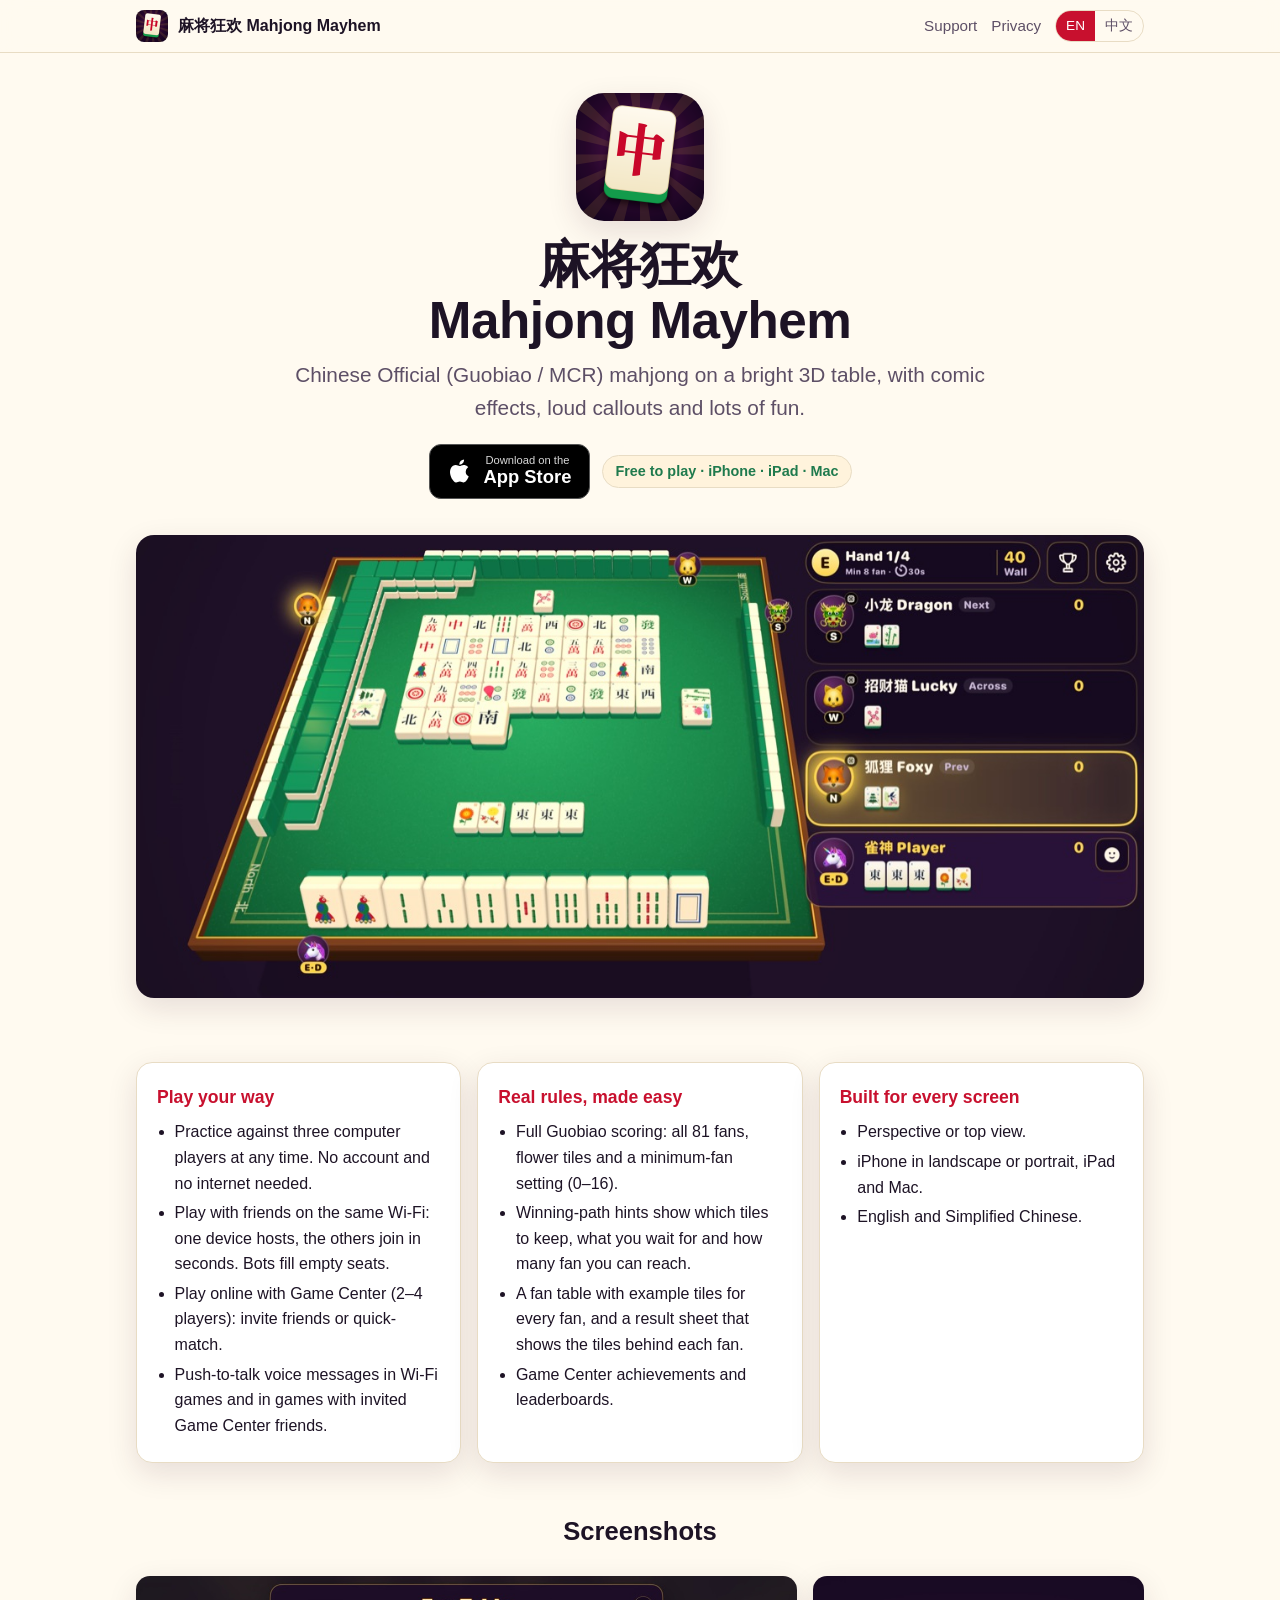
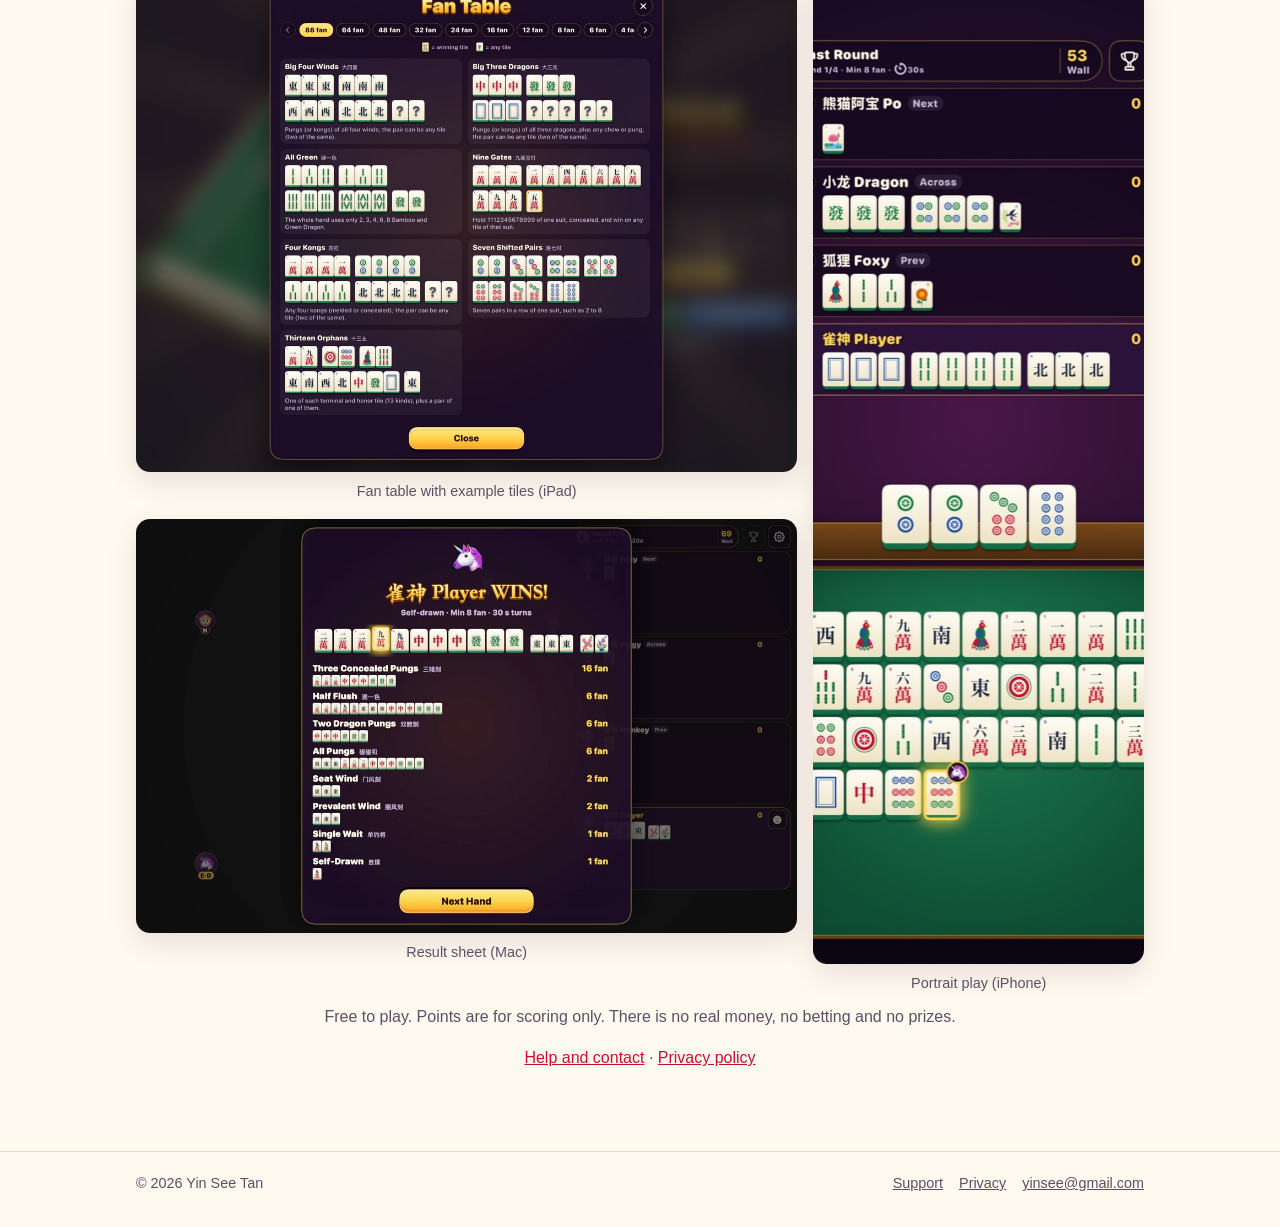
==== index.html @ d3a2ed39 "Initial App Store site Claude-Session: https://claude.ai/code/session_012c5AAZYnbgi7BbiSTtqEsG" ====
<!doctype html>
<html lang="en">
<head>
<meta charset="utf-8">
<meta name="viewport" content="width=device-width, initial-scale=1">
<title>麻将狂欢 Mahjong Mayhem — 3D Chinese Mahjong for iPhone, iPad and Mac</title>
<meta name="description" content="Mahjong Mayhem (麻将狂欢): Chinese Official (Guobiao / MCR) mahjong on a bright 3D table. Free to play on iPhone, iPad and Mac. Play solo, on Wi-Fi with push-to-talk voice, or online with Game Center.">
<meta name="color-scheme" content="light dark">
<meta name="apple-itunes-app" content="app-id=6831658089">
<meta property="og:title" content="麻将狂欢 Mahjong Mayhem">
<meta property="og:description" content="3D Chinese Mahjong with Voice. Free on iPhone, iPad and Mac.">
<meta property="og:image" content="https://yinsee.github.io/mahjongmayhem/assets/table-en.jpg">
<meta property="og:url" content="https://yinsee.github.io/mahjongmayhem/">
<link rel="icon" type="image/png" href="assets/favicon.png">
<link rel="apple-touch-icon" href="assets/apple-touch-icon.png">
<link rel="stylesheet" href="style.css">
<script src="lang.js"></script>
</head>
<body>
<header class="top"><div class="top-in">
  <a class="brand" href="./"><img src="assets/favicon.png" alt="" width="32" height="32"><span>麻将狂欢 Mahjong Mayhem</span></a>
  <nav>
    <a href="support.html"><span lang="en">Support</span><span lang="zh-Hans">支持</span></a>
    <a href="privacy.html"><span lang="en">Privacy</span><span lang="zh-Hans">隐私</span></a>
    <span class="langs" role="group" aria-label="Language / 语言"><button type="button" data-l="en" aria-pressed="false">EN</button><button type="button" data-l="zh" aria-pressed="false">中文</button></span>
  </nav>
</div></header>

<main>
<section class="hero">
  <div>
    <img class="icon" src="assets/icon-512.png" alt="Mahjong Mayhem app icon" width="128" height="128">
    <h1>麻将狂欢<br>Mahjong Mayhem</h1>
    <p class="tag" lang="en">Chinese Official (Guobiao / MCR) mahjong on a bright 3D table, with comic effects, loud callouts and lots of fun.</p>
    <p class="tag" lang="zh-Hans">国标麻将（中国麻将竞赛规则 / MCR），明亮的 3D 牌桌，配有漫画特效、响亮的喊牌和满满的欢乐。</p>
    <div class="cta">
      <a class="store" href="https://apps.apple.com/app/id6831658089">
        <svg viewBox="0 0 24 24" aria-hidden="true"><path d="M16.37 12.6c-.03-2.7 2.2-4 2.3-4.07-1.26-1.84-3.21-2.09-3.9-2.12-1.66-.17-3.24.98-4.08.98-.85 0-2.14-.96-3.52-.93-1.81.03-3.48 1.05-4.41 2.67-1.88 3.26-.48 8.08 1.35 10.73.9 1.29 1.96 2.75 3.36 2.7 1.35-.05 1.86-.87 3.49-.87 1.63 0 2.09.87 3.51.84 1.45-.03 2.37-1.32 3.26-2.62 1.03-1.5 1.45-2.95 1.47-3.03-.03-.01-2.82-1.08-2.85-4.28zM13.7 4.67c.74-.9 1.24-2.15 1.11-3.4-1.07.04-2.37.71-3.14 1.61-.69.8-1.29 2.08-1.13 3.3 1.2.09 2.42-.61 3.16-1.51z"/></svg>
        <span lang="en"><small>Download on the</small><strong>App Store</strong></span>
        <span lang="zh-Hans"><small>前往</small><strong>App Store 下载</strong></span>
      </a>
      <span class="pill" lang="en">Free to play · iPhone · iPad · Mac</span>
      <span class="pill" lang="zh-Hans">免费游玩 · iPhone · iPad · Mac</span>
    </div>
  </div>
  <img class="hero-shot" lang="en" src="assets/table-en.jpg" alt="The 3D mahjong table with four players" width="1200" height="552">
  <img class="hero-shot" lang="zh-Hans" src="assets/table-zh-Hans.jpg" alt="3D 麻将牌桌，四位玩家" width="1200" height="552">
</section>

<section class="features" lang="en">
  <div class="card">
    <h3>Play your way</h3>
    <ul>
      <li>Practice against three computer players at any time. No account and no internet needed.</li>
      <li>Play with friends on the same Wi-Fi: one device hosts, the others join in seconds. Bots fill empty seats.</li>
      <li>Play online with Game Center (2–4 players): invite friends or quick-match.</li>
      <li>Push-to-talk voice messages in Wi-Fi games and in games with invited Game Center friends.</li>
    </ul>
  </div>
  <div class="card">
    <h3>Real rules, made easy</h3>
    <ul>
      <li>Full Guobiao scoring: all 81 fans, flower tiles and a minimum-fan setting (0–16).</li>
      <li>Winning-path hints show which tiles to keep, what you wait for and how many fan you can reach.</li>
      <li>A fan table with example tiles for every fan, and a result sheet that shows the tiles behind each fan.</li>
      <li>Game Center achievements and leaderboards.</li>
    </ul>
  </div>
  <div class="card">
    <h3>Built for every screen</h3>
    <ul>
      <li>Perspective or top view.</li>
      <li>iPhone in landscape or portrait, iPad and Mac.</li>
      <li>English and Simplified Chinese.</li>
    </ul>
  </div>
</section>

<section class="features" lang="zh-Hans">
  <div class="card">
    <h3>多种玩法</h3>
    <ul>
      <li>随时与三位电脑玩家单机练习，无需账号，无需网络。</li>
      <li>与朋友在同一 Wi-Fi 下联机：一台设备开房，其他设备几秒即可加入，空位由电脑补上。</li>
      <li>通过 Game Center 在线对战（2–4 人）：邀请好友或随机匹配。</li>
      <li>局域网对战及与受邀 Game Center 好友对战时，可按住说话发送语音消息。</li>
    </ul>
  </div>
  <div class="card">
    <h3>规则完整，上手简单</h3>
    <ul>
      <li>完整国标计分：全部 81 种番型、花牌，可设置起胡番数（0–16 番）。</li>
      <li>胡牌路线提示：告诉你该留哪些牌、在听什么牌、最多能做多少番。</li>
      <li>番种表附示例牌，结算单显示每个番种对应的牌。</li>
      <li>Game Center 成就与排行榜。</li>
    </ul>
  </div>
  <div class="card">
    <h3>适配所有屏幕</h3>
    <ul>
      <li>透视视角或俯视视角。</li>
      <li>iPhone 横屏或竖屏、iPad 和 Mac。</li>
      <li>支持英文和简体中文。</li>
    </ul>
  </div>
</section>

<h2 class="section-title"><span lang="en">Screenshots</span><span lang="zh-Hans">游戏截图</span></h2>
<div class="gallery" lang="en">
  <figure><img src="assets/fans-en.jpg" alt="Fan table with example tiles on iPad" width="1200" height="900" loading="lazy"><figcaption>Fan table with example tiles (iPad)</figcaption></figure>
  <figure class="tall"><img src="assets/portrait-en.jpg" alt="Portrait game on iPhone" width="552" height="1200" loading="lazy"><figcaption>Portrait play (iPhone)</figcaption></figure>
  <figure><img src="assets/result-en.jpg" alt="Result sheet with fans on Mac" width="1200" height="750" loading="lazy"><figcaption>Result sheet (Mac)</figcaption></figure>
</div>
<div class="gallery" lang="zh-Hans">
  <figure><img src="assets/fans-zh-Hans.jpg" alt="iPad 上的番种表与示例牌" width="1200" height="900" loading="lazy"><figcaption>番种表附示例牌（iPad）</figcaption></figure>
  <figure class="tall"><img src="assets/portrait-zh-Hans.jpg" alt="iPhone 竖屏对局" width="552" height="1200" loading="lazy"><figcaption>竖屏对局（iPhone）</figcaption></figure>
  <figure><img src="assets/result-zh-Hans.jpg" alt="Mac 上的结算单" width="1200" height="750" loading="lazy"><figcaption>结算单（Mac）</figcaption></figure>
</div>

<p class="note" lang="en">Free to play. Points are for scoring only. There is no real money, no betting and no prizes.</p>
<p class="note" lang="zh-Hans">免费游玩。分数仅用于计分，不涉及真实货币，没有下注，也没有奖品。</p>
<p class="note"><a href="support.html"><span lang="en">Help and contact</span><span lang="zh-Hans">帮助与联系</span></a> · <a href="privacy.html"><span lang="en">Privacy policy</span><span lang="zh-Hans">隐私政策</span></a></p>
</main>

<footer><div class="in">
  <span>© 2026 Yin See Tan</span>
  <nav><a href="support.html"><span lang="en">Support</span><span lang="zh-Hans">支持</span></a><a href="privacy.html"><span lang="en">Privacy</span><span lang="zh-Hans">隐私</span></a><a href="mailto:yinsee@gmail.com">yinsee@gmail.com</a></nav>
</div></footer>
</body>
</html>
---- style.css ----
:root {
  --bg: #fffaf0; --bg2: #fff3dc; --card: #ffffff; --ink: #1d1325; --muted: #5d4f66;
  --accent: #c8102e; --accent-ink: #ffffff; --gold: #b7791f; --felt: #1f7a4d; --line: #e8dcc4;
  --shadow: 0 10px 30px rgba(60, 20, 40, .12);
}
@media (prefers-color-scheme: dark) {
  :root {
    --bg: #12091f; --bg2: #1c1030; --card: #221437; --ink: #fff7e6; --muted: #cbb8d8;
    --accent: #ff6b81; --accent-ink: #1d0a14; --gold: #f6c453; --felt: #3fbf7f; --line: #3a2448;
    --shadow: 0 10px 30px rgba(0, 0, 0, .45);
  }
}
* { box-sizing: border-box; }
html { -webkit-text-size-adjust: 100%; }
body {
  margin: 0; background: var(--bg); color: var(--ink);
  font: 16px/1.6 -apple-system, BlinkMacSystemFont, "PingFang SC", "Hiragino Sans GB", "Helvetica Neue", "Noto Sans SC", sans-serif;
}
a { color: var(--accent); }
img { max-width: 100%; height: auto; display: block; }

/* Header */
.top { position: sticky; top: 0; z-index: 10; background: color-mix(in srgb, var(--bg) 88%, transparent);
  backdrop-filter: blur(10px); -webkit-backdrop-filter: blur(10px); border-bottom: 1px solid var(--line); }
.top-in { max-width: 1040px; margin: 0 auto; padding: 10px 16px; display: flex; align-items: center; gap: 12px; flex-wrap: wrap; }
.brand { display: flex; align-items: center; gap: 10px; color: var(--ink); text-decoration: none; font-weight: 700; margin-right: auto; }
.brand img { width: 32px; height: 32px; border-radius: 8px; }
.top nav { display: flex; gap: 14px; flex-wrap: wrap; align-items: center; }
.top nav a { color: var(--muted); text-decoration: none; font-size: .95rem; }
.top nav a:hover, .top nav a[aria-current] { color: var(--accent); }
.langs { display: inline-flex; border: 1px solid var(--line); border-radius: 999px; overflow: hidden; }
.langs button { appearance: none; border: 0; background: transparent; color: var(--muted); font: inherit; font-size: .85rem; padding: 4px 10px; cursor: pointer; }
.langs button[aria-pressed="true"] { background: var(--accent); color: var(--accent-ink); }

/* Language visibility: with no JS both languages show. */
html.lang-en [lang="zh-Hans"]:not(.keep), html.lang-zh [lang="en"]:not(.keep) { display: none !important; }
.sep { border: 0; border-top: 1px solid var(--line); margin: 48px 0; }
html.lang-en .sep, html.lang-zh .sep { display: none; }

main { max-width: 1040px; margin: 0 auto; padding: 0 16px 64px; }
.doc { max-width: 760px; padding-top: 28px; }
.doc h1 { font-size: 1.8rem; line-height: 1.25; margin: 0 0 6px; }
.doc h2 { font-size: 1.2rem; margin: 30px 0 8px; color: var(--accent); }
.muted { color: var(--muted); font-size: .92rem; }
dt { font-weight: 700; margin-top: 16px; }
dd { margin: 4px 0 0 0; }

/* Hero */
.hero { display: grid; grid-template-columns: 1fr; gap: 28px; align-items: center; padding: 40px 0 24px; text-align: center; }
.hero .icon { width: 128px; height: 128px; border-radius: 28px; box-shadow: var(--shadow); margin: 0 auto; }
.hero h1 { font-size: clamp(2rem, 6vw, 3.2rem); line-height: 1.1; margin: 16px 0 8px; letter-spacing: -.01em; }
.hero .tag { font-size: clamp(1.05rem, 2.6vw, 1.3rem); color: var(--muted); margin: 0 auto 20px; max-width: 34em; }
.cta { display: flex; gap: 12px; justify-content: center; flex-wrap: wrap; align-items: center; }
.store { display: inline-flex; align-items: center; gap: 10px; background: #000; color: #fff; text-decoration: none;
  padding: 10px 18px; border-radius: 12px; border: 1px solid #555; }
.store svg { width: 26px; height: 26px; fill: #fff; }
.store small { display: block; font-size: .7rem; line-height: 1; opacity: .85; }
.store strong { display: block; font-size: 1.15rem; line-height: 1.15; }
.pill { display: inline-block; padding: 4px 12px; border-radius: 999px; background: var(--bg2); color: var(--felt); font-weight: 600; font-size: .9rem; border: 1px solid var(--line); }
.hero-shot { border-radius: 18px; box-shadow: var(--shadow); margin: 8px auto 0; }

/* Features */
.features { display: grid; grid-template-columns: repeat(auto-fit, minmax(260px, 1fr)); gap: 16px; margin: 40px 0; }
.card { background: var(--card); border: 1px solid var(--line); border-radius: 16px; padding: 20px; box-shadow: var(--shadow); }
.card h3 { margin: 0 0 8px; color: var(--accent); font-size: 1.1rem; }
.card ul { margin: 0; padding-left: 1.1em; }
.card li { margin: 4px 0; }

/* Gallery */
.gallery { display: grid; grid-template-columns: 2fr 1fr; gap: 16px; margin: 24px 0 40px; }
.gallery figure { margin: 0; }
.gallery img { border-radius: 14px; box-shadow: var(--shadow); width: 100%; }
.gallery figcaption { color: var(--muted); font-size: .9rem; margin-top: 8px; text-align: center; }
.gallery .tall { grid-row: span 2; }
.gallery .tall img { height: 100%; object-fit: cover; }
@media (max-width: 700px) {
  .gallery { grid-template-columns: 1fr; }
  .gallery .tall { grid-row: auto; max-width: 320px; margin: 0 auto; }
}
.section-title { text-align: center; font-size: 1.6rem; margin: 48px 0 8px; }
.note { text-align: center; color: var(--muted); }

footer { border-top: 1px solid var(--line); color: var(--muted); font-size: .9rem; }
footer .in { max-width: 1040px; margin: 0 auto; padding: 20px 16px 32px; display: flex; gap: 16px; flex-wrap: wrap; justify-content: space-between; }
footer a { color: var(--muted); }
footer nav { display: flex; gap: 16px; flex-wrap: wrap; }
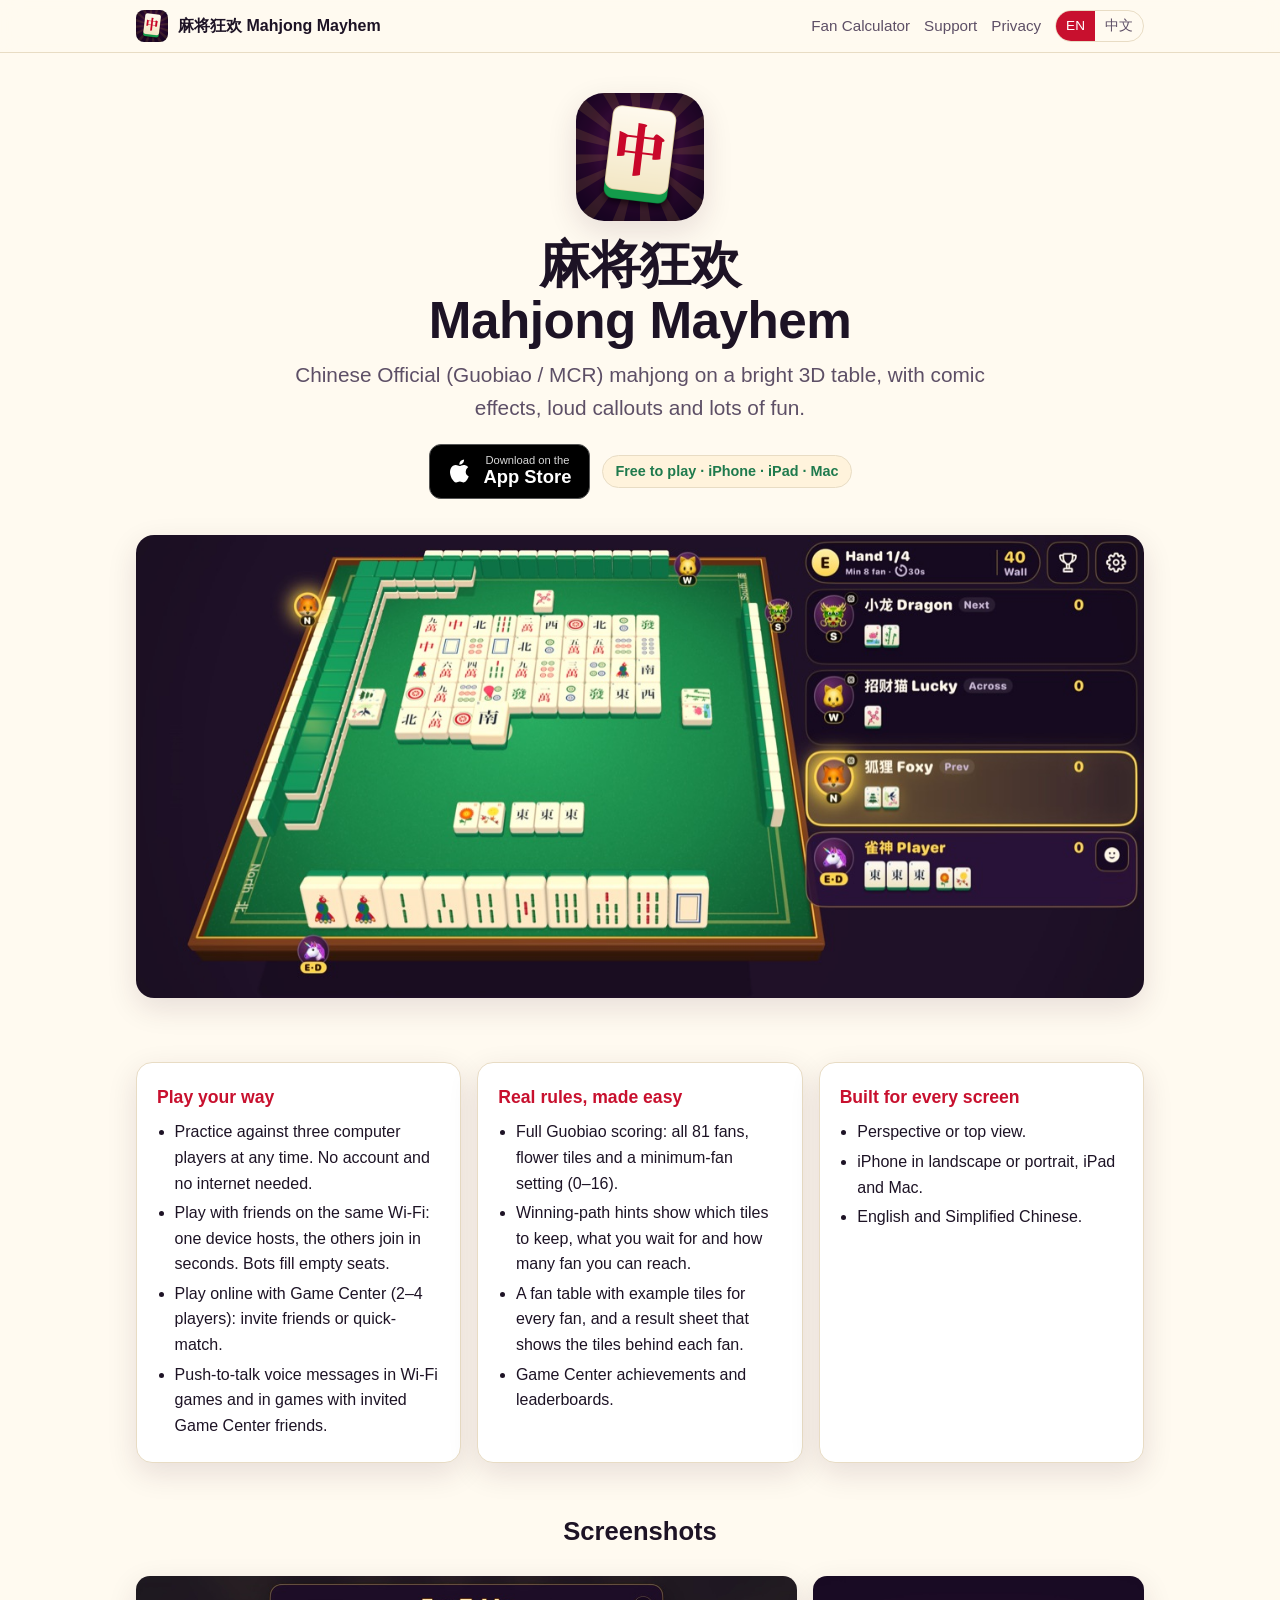
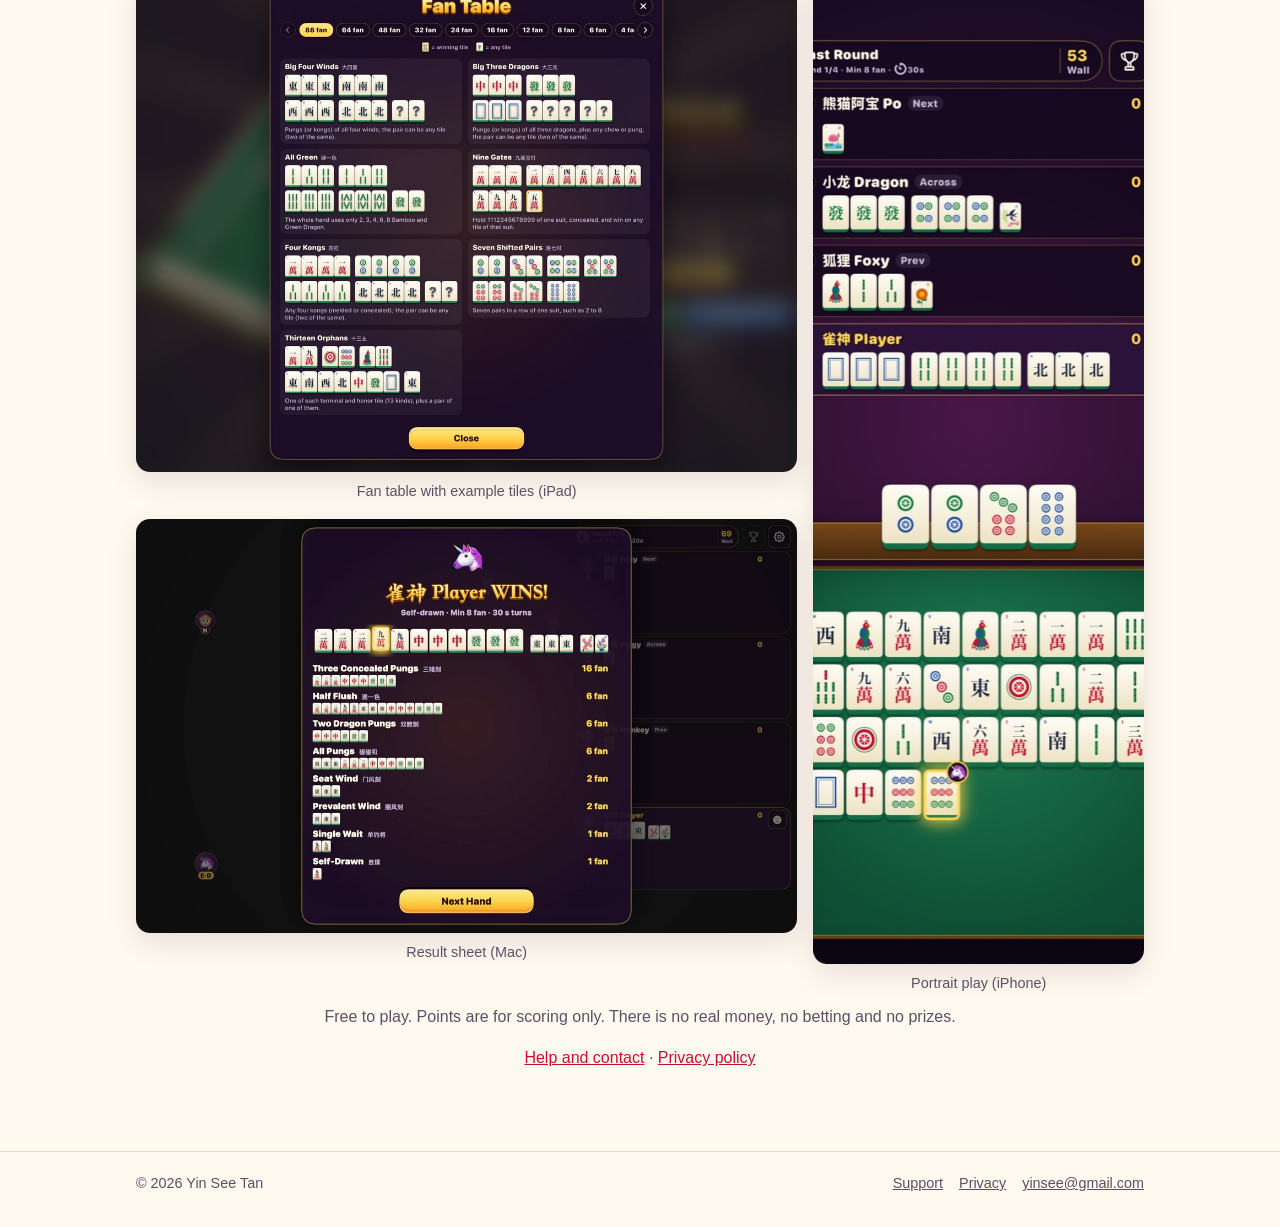
==== commit 0b0dbd3f: "Add Fan Calculator page (Guobiao scoring from the game engine) Photo stays on device; tap in tiles, " ====
--- a/index.html
+++ b/index.html
@@ -20,6 +20,7 @@
 <header class="top"><div class="top-in">
   <a class="brand" href="./"><img src="assets/favicon.png" alt="" width="32" height="32"><span>麻将狂欢 Mahjong Mayhem</span></a>
   <nav>
+    <a href="calculator.html"><span lang="en">Fan Calculator</span><span lang="zh-Hans">算番器</span></a>
     <a href="support.html"><span lang="en">Support</span><span lang="zh-Hans">支持</span></a>
     <a href="privacy.html"><span lang="en">Privacy</span><span lang="zh-Hans">隐私</span></a>
     <span class="langs" role="group" aria-label="Language / 语言"><button type="button" data-l="en" aria-pressed="false">EN</button><button type="button" data-l="zh" aria-pressed="false">中文</button></span>
